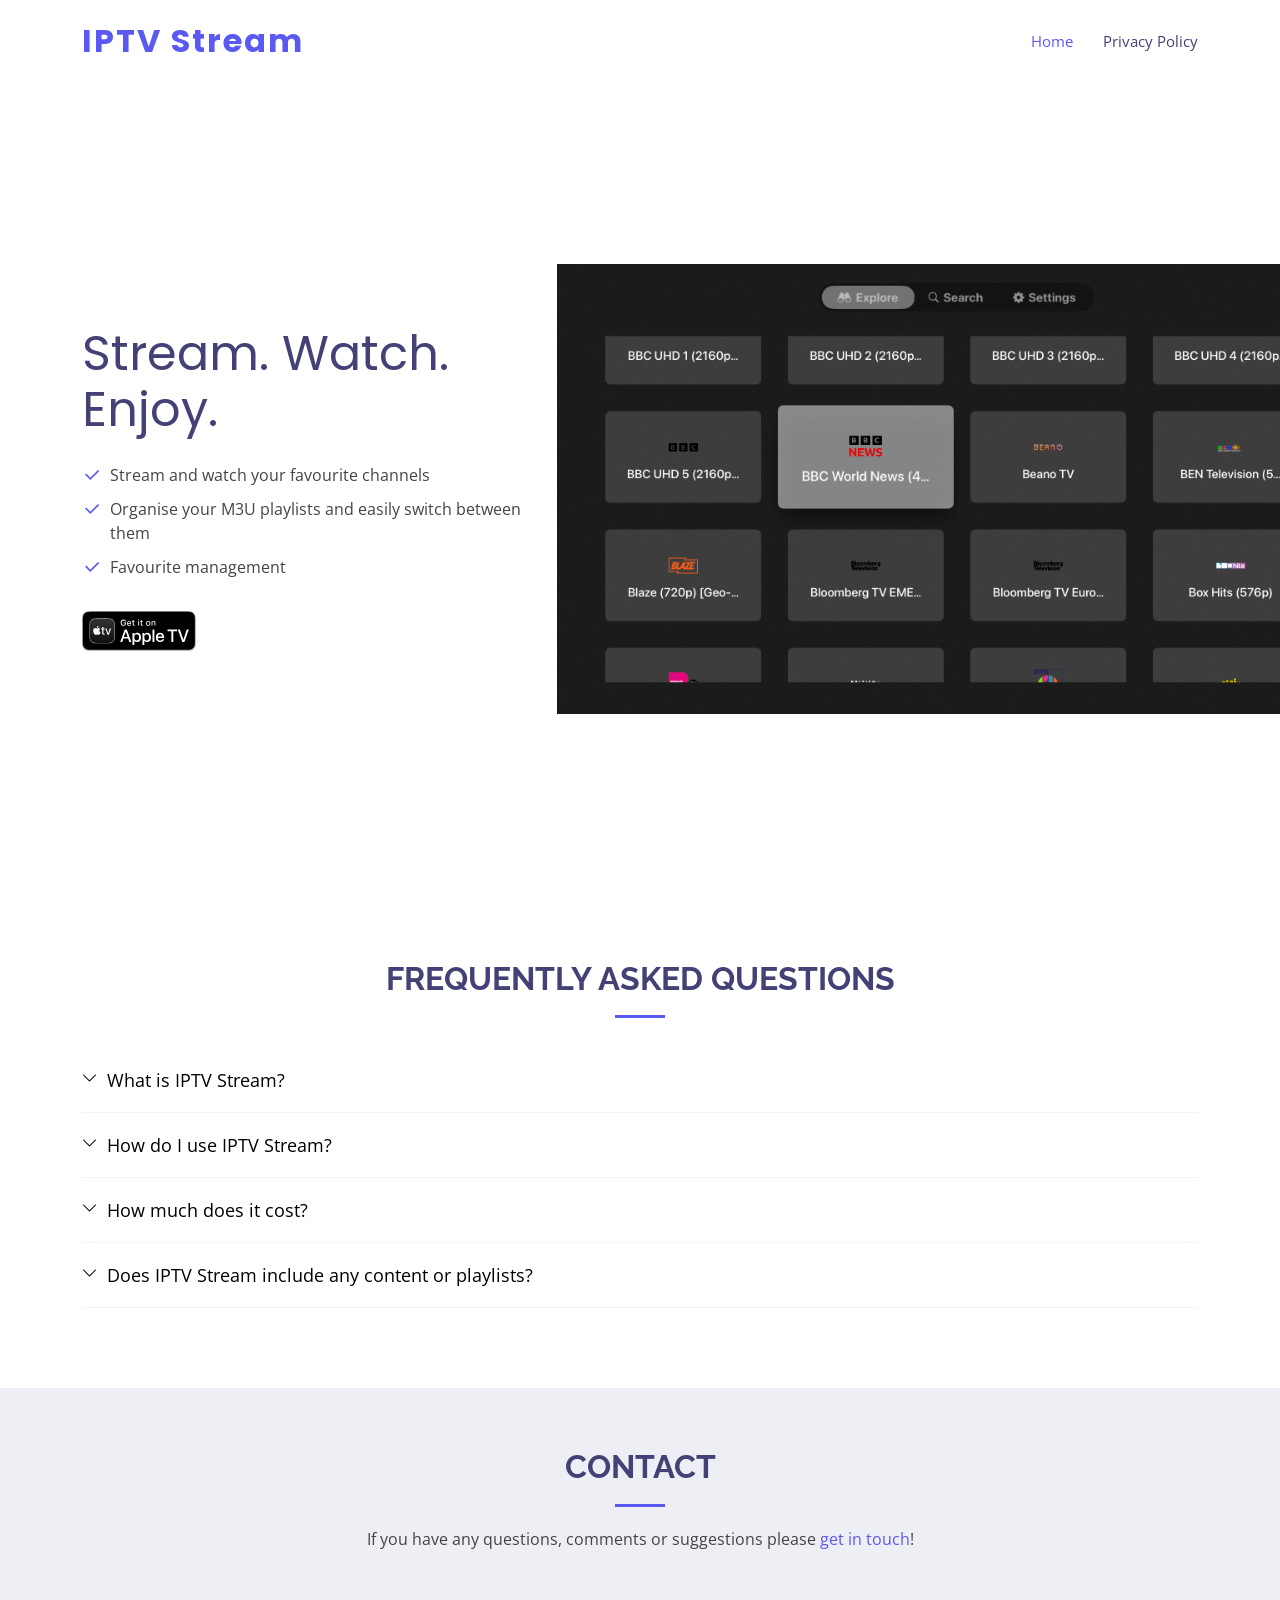
==== index.html @ 14dfd455 "Missing files" ====
<!DOCTYPE html>
<html lang="en">

<head>
  <meta charset="utf-8">
  <meta content="width=device-width, initial-scale=1.0" name="viewport">

  <title>IPTV Stream</title>
  <meta content="" name="description">
  <meta content="" name="keywords">

  <!-- Google Fonts -->
  <link href="https://fonts.googleapis.com/css?family=Open+Sans:300,300i,400,400i,600,600i,700,700i|Raleway:300,300i,400,400i,500,500i,600,600i,700,700i|Poppins:300,300i,400,400i,500,500i,600,600i,700,700i" rel="stylesheet">

  <!-- Vendor CSS Files -->
  <link href="assets/vendor/bootstrap/css/bootstrap.min.css" rel="stylesheet">
  <link href="assets/vendor/bootstrap-icons/bootstrap-icons.css" rel="stylesheet">
  <link href="assets/vendor/remixicon/remixicon.css" rel="stylesheet">

  <!-- Template Main CSS File -->
  <link href="assets/css/style.css" rel="stylesheet">

</head>

<body>

  <!-- ======= Header ======= -->
  <header id="header" class="fixed-top ">
    <div class="container d-flex align-items-center justify-content-between">

      <h1 class="logo"><a href="index.html">IPTV Stream</a></h1>

      <nav id="navbar" class="navbar">
        <ul>
          <li><a class="nav-link scrollto active" href="index.html">Home</a></li>
          <li><a class="nav-link scrollto" href="privacy.html">Privacy Policy</a></li>
        </ul>
        <i class="bi bi-list mobile-nav-toggle"></i>
      </nav><!-- .navbar -->

    </div>
  </header><!-- End Header -->

  <!-- ======= Hero Section ======= -->
  <section id="hero" class="d-flex align-items-center">

    <div class="container">
      <div class="row">
        <div class="col-lg-5 pt-2 pt-lg-0 order-2 order-lg-1 d-flex flex-column justify-content-center">
          <h1>Stream. Watch. Enjoy.</h1>
          <ul>
            <li><i class="ri-check-line"></i> Stream and watch your favourite channels</li>
            <li><i class="ri-check-line"></i> Organise your M3U playlists and easily switch between them</li>
            <li><i class="ri-check-line"></i> Favourite management</li>
          </ul>
          <div class="mt-3">
            <a href=""><img src="assets/img/badge.svg"></a>
          </div>
        </div>
        <div class="col-lg-7 order-1 order-lg-2 hero-img">
          <img src="assets/img/home.png" width="800" />
        </div>
      </div>
    </div>

  </section><!-- End Hero -->

  <main id="main">

    <!-- ======= Frequently Asked Questions Section ======= -->
    <section id="faq" class="faq">
      <div class="container">

        <div class="section-title">
          <h2>Frequently Asked Questions</h2>
        </div>

        <ul class="faq-list">

          <li>
            <div data-bs-toggle="collapse" class="collapsed question" href="#faq1">What is IPTV Stream? <i class="bi bi-chevron-down icon-show"></i><i class="bi bi-chevron-up icon-close"></i></div>
            <div id="faq1" class="collapse" data-bs-parent=".faq-list">
              <p>
                IPTV Stream is an Apple TV app which allows you to manage your M3U playlist and watch your favourite channels in an easy and intuitive way.
              </p>
            </div>
          </li>

          <li>
            <div data-bs-toggle="collapse" href="#faq2" class="collapsed question">How do I use IPTV Stream? <i class="bi bi-chevron-down icon-show"></i><i class="bi bi-chevron-up icon-close"></i></div>
            <div id="faq2" class="collapse" data-bs-parent=".faq-list">
              <p>
                Simply download the app on your Apple TV, add your M3U playlists and you're ready to go!
              </p>
            </div>
          </li>

          <li>
            <div data-bs-toggle="collapse" href="#faq3" class="collapsed question">How much does it cost? <i class="bi bi-chevron-down icon-show"></i><i class="bi bi-chevron-up icon-close"></i></div>
            <div id="faq3" class="collapse" data-bs-parent=".faq-list">
              <p>
                IPTV Stream is free and always will be, however we believe in continuous improvement and innovation. To support the further development and maintenance of the app, we have included optional in-app purchases that offer additional features.
              </p>
            </div>
          </li>

          <li>
            <div data-bs-toggle="collapse" href="#faq4" class="collapsed question">Does IPTV Stream include any content or playlists? <i class="bi bi-chevron-down icon-show"></i><i class="bi bi-chevron-up icon-close"></i></div>
            <div id="faq4" class="collapse" data-bs-parent=".faq-list">
              <p>
                No, no content or playlists are included along with the app, so you'll need to add your own M3U playlists. There are plenty of publicly available channels and playlists.
              </p>
            </div>
          </li>

        </ul>

      </div>
    </section><!-- End Frequently Asked Questions Section -->

    <!-- ======= Contact Section ======= -->
    <section id="contact" class="contact section-bg">
      <div class="container">

        <div class="section-title">
          <h2>Contact</h2>
          <p>If you have any questions, comments or suggestions please <a href="mailto:ruicostadev@gmail.com">get in touch</a>!</p>
        </div>

      </div>
    </section><!-- End Contact Section -->

  </main><!-- End #main -->

  <a href="#" class="back-to-top d-flex align-items-center justify-content-center"><i class="bi bi-arrow-up-short"></i></a>

  <!-- Vendor JS Files -->
  <script src="assets/vendor/bootstrap/js/bootstrap.bundle.min.js"></script>

  <!-- Template Main JS File -->
  <script src="assets/js/main.js"></script>

</body>

</html>
---- assets/css/style.css ----
/*--------------------------------------------------------------
# General
--------------------------------------------------------------*/
body {
  font-family: "Open Sans", sans-serif;
  color: #444444;
}

a {
  text-decoration: none;
  color: #5a5af3;
}

a:hover {
  color: #2a2af0;
  text-decoration: none;
}

h1,
h2,
h3,
h4,
h5,
h6 {
  font-family: "Raleway", sans-serif;
}

/*--------------------------------------------------------------
# Back to top button
--------------------------------------------------------------*/
.back-to-top {
  position: fixed;
  visibility: hidden;
  opacity: 0;
  right: 15px;
  bottom: 15px;
  z-index: 996;
  background: #5a5af3;
  width: 40px;
  height: 40px;
  border-radius: 50px;
  transition: all 0.4s;
}

.back-to-top i {
  font-size: 24px;
  color: #fff;
  line-height: 0;
}

.back-to-top:hover {
  background: #8080f6;
  color: #fff;
}

.back-to-top.active {
  visibility: visible;
  opacity: 1;
}

/*--------------------------------------------------------------
# Header
--------------------------------------------------------------*/
#header {
  transition: all 0.5s;
  z-index: 997;
  padding: 20px 0;
  background: #fff;
}

#header.header-scrolled,
#header.header-inner-pages {
  padding: 12px 0;
  box-shadow: 0px 2px 15px rgba(0, 0, 0, 0.1);
}

#header .logo {
  font-size: 32px;
  margin: 0;
  padding: 0;
  line-height: 1;
  font-weight: 700;
  letter-spacing: 2px;
  font-family: "Poppins", sans-serif;
}

#header .logo a {
  color: #5a5af3;
}

#header .logo img {
  max-height: 40px;
}

@media (max-width: 992px) {
  #header {
    padding: 12px 0;
  }
}

/*--------------------------------------------------------------
# Navigation Menu
--------------------------------------------------------------*/
/**
* Desktop Navigation 
*/
.navbar {
  padding: 0;
}

.navbar ul {
  margin: 0;
  padding: 0;
  display: flex;
  list-style: none;
  align-items: center;
}

.navbar li {
  position: relative;
}

.navbar a,
.navbar a:focus {
  display: flex;
  align-items: center;
  justify-content: space-between;
  padding: 10px 0 10px 30px;
  font-size: 15px;
  color: #434175;
  white-space: nowrap;
  transition: 0.3s;
}

.navbar a i,
.navbar a:focus i {
  font-size: 12px;
  line-height: 0;
  margin-left: 5px;
}

.navbar a:hover,
.navbar .active,
.navbar .active:focus,
.navbar li:hover>a {
  color: #5a5af3;
}

.navbar .getstarted,
.navbar .getstarted:focus {
  padding: 6px 25px;
  margin-left: 30px;
  border-radius: 50px;
  color: #5a5af3;
  border: 2px solid #5a5af3;
}

.navbar .getstarted:hover,
.navbar .getstarted:focus:hover {
  color: #fff;
  background: #7272f5;
}

.navbar .dropdown ul {
  display: block;
  position: absolute;
  left: 14px;
  top: calc(100% + 30px);
  margin: 0;
  padding: 10px 0;
  z-index: 99;
  opacity: 0;
  visibility: hidden;
  background: #fff;
  box-shadow: 0px 0px 30px rgba(127, 137, 161, 0.25);
  transition: 0.3s;
  border-radius: 4px;
}

.navbar .dropdown ul li {
  min-width: 200px;
}

.navbar .dropdown ul a {
  padding: 10px 20px;
  font-size: 15px;
  text-transform: none;
}

.navbar .dropdown ul a i {
  font-size: 12px;
}

.navbar .dropdown ul a:hover,
.navbar .dropdown ul .active:hover,
.navbar .dropdown ul li:hover>a {
  color: #5a5af3;
}

.navbar .dropdown:hover>ul {
  opacity: 1;
  top: 100%;
  visibility: visible;
}

.navbar .dropdown .dropdown ul {
  top: 0;
  left: calc(100% - 30px);
  visibility: hidden;
}

.navbar .dropdown .dropdown:hover>ul {
  opacity: 1;
  top: 0;
  left: 100%;
  visibility: visible;
}

@media (max-width: 1366px) {
  .navbar .dropdown .dropdown ul {
    left: -90%;
  }

  .navbar .dropdown .dropdown:hover>ul {
    left: -100%;
  }
}

/**
* Mobile Navigation 
*/
.mobile-nav-toggle {
  color: #434175;
  font-size: 28px;
  cursor: pointer;
  display: none;
  line-height: 0;
  transition: 0.5s;
}

.mobile-nav-toggle.bi-x {
  color: #fff;
}

@media (max-width: 991px) {
  .mobile-nav-toggle {
    display: block;
  }

  .navbar ul {
    display: none;
  }
}

.navbar-mobile {
  position: fixed;
  overflow: hidden;
  top: 0;
  right: 0;
  left: 0;
  bottom: 0;
  background: rgba(48, 47, 84, 0.9);
  transition: 0.3s;
}

.navbar-mobile .mobile-nav-toggle {
  position: absolute;
  top: 15px;
  right: 15px;
}

.navbar-mobile ul {
  display: block;
  position: absolute;
  top: 55px;
  right: 15px;
  bottom: 15px;
  left: 15px;
  padding: 10px 0;
  border-radius: 10px;
  background-color: #fff;
  overflow-y: auto;
  transition: 0.3s;
}

.navbar-mobile a,
.navbar-mobile a:focus {
  padding: 10px 20px;
  font-size: 15px;
  color: #434175;
}

.navbar-mobile a:hover,
.navbar-mobile .active,
.navbar-mobile li:hover>a {
  color: #5a5af3;
}

.navbar-mobile .getstarted,
.navbar-mobile .getstarted:focus {
  margin: 15px;
}

.navbar-mobile .dropdown ul {
  position: static;
  display: none;
  margin: 10px 20px;
  padding: 10px 0;
  z-index: 99;
  opacity: 1;
  visibility: visible;
  background: #fff;
  box-shadow: 0px 0px 30px rgba(127, 137, 161, 0.25);
}

.navbar-mobile .dropdown ul li {
  min-width: 200px;
}

.navbar-mobile .dropdown ul a {
  padding: 10px 20px;
}

.navbar-mobile .dropdown ul a i {
  font-size: 12px;
}

.navbar-mobile .dropdown ul a:hover,
.navbar-mobile .dropdown ul .active:hover,
.navbar-mobile .dropdown ul li:hover>a {
  color: #5a5af3;
}

.navbar-mobile .dropdown>.dropdown-active {
  display: block;
}

/*--------------------------------------------------------------
# Hero Section
--------------------------------------------------------------*/
#hero {
  width: 100%;
  height: 100vh;
  background: white;
  border-bottom: 2px solid white;
}

#hero .container {
  padding-top: 80px;
}

#hero h1 {
  margin: 0;
  font-size: 48px;
  font-weight: 400;
  line-height: 56px;
  color: #434175;
  font-family: "Poppins", sans-serif;
}

#hero h2 {
  margin: 10px 0 0 0;
  font-size: 20px;
}

#hero ul {
  margin-top: 15px;
  list-style: none;
  padding: 0;
}

#hero ul li {
  padding: 10px 0 0 28px;
  position: relative;
}

#hero ul i {
  left: 0;
  top: 7px;
  position: absolute;
  font-size: 20px;
  color: #5a5af3;
}

#hero .btn-get-started,
#hero .btn-get-quote {
  font-family: "Poppins", sans-serif;
  font-weight: 400;
  font-size: 15px;
  letter-spacing: 0.5px;
  display: inline-block;
  padding: 8px 30px 9px 30px;
  margin-bottom: 15px;
  border-radius: 3px;
  transition: 0.5s;
  border-radius: 50px;
}

#hero .btn-get-started {
  background: #5a5af3;
  color: #fff;
  border: 2px solid #5a5af3;
  margin-right: 10px;
}

#hero .btn-get-started:hover {
  background: #7272f5;
  border-color: #7272f5;
}

#hero .btn-get-quote {
  color: #5a5af3;
  border: 2px solid #5a5af3;
}

#hero .btn-get-quote:hover {
  background: #5a5af3;
  color: #fff;
}

@media (min-width: 1024px) {
  #hero {
    background-attachment: fixed;
  }
}

@media (max-width: 991px) {
  #hero .hero-img {
    text-align: center;
  }

  #hero .hero-img img {
    width: 50%;
  }
}

@media (max-width: 768px) {
  #hero h1 {
    font-size: 28px;
    line-height: 36px;
  }

  #hero h2 {
    font-size: 18px;
    line-height: 24px;
    margin-bottom: 30px;
  }

  #hero .hero-img img {
    width: 70%;
  }
}

@media (max-width: 575px) {
  #hero {
    text-align: center;
  }

  #hero ul {
    text-align: left;
    font-size: 14px;
  }

  #hero .hero-img img {
    width: 80%;
  }

  #hero .btn-get-started,
  #hero .btn-get-quote {
    padding-left: 18px;
    padding-right: 18px;
    font-size: 14px;
  }
}

/*--------------------------------------------------------------
# Sections General
--------------------------------------------------------------*/
section {
  padding: 60px 0;
}

.section-bg {
  background-color: #eeeef5;
}

.section-title {
  text-align: center;
  padding-bottom: 30px;
}

.section-title h2 {
  font-size: 32px;
  font-weight: bold;
  text-transform: uppercase;
  margin-bottom: 20px;
  padding-bottom: 20px;
  position: relative;
  color: #434175;
}

.section-title h2::after {
  content: "";
  position: absolute;
  display: block;
  width: 50px;
  height: 3px;
  background: #5a5af3;
  bottom: 0;
  left: calc(50% - 25px);
}

.section-title p {
  margin-bottom: 0;
}

/*--------------------------------------------------------------
# About
--------------------------------------------------------------*/
.about .content h2 {
  font-weight: 700;
  font-size: 44px;
  line-height: 50px;
  margin-bottom: 20px;
  color: #434175;
}

.about .content h3 {
  font-weight: 500;
  line-height: 32px;
  font-size: 24px;
}

.about .content ul {
  list-style: none;
  padding: 0;
}

.about .content ul li {
  padding: 10px 0 0 28px;
  position: relative;
}

.about .content ul i {
  left: 0;
  top: 7px;
  position: absolute;
  font-size: 20px;
  color: #5a5af3;
}

.about .content p:last-child {
  margin-bottom: 0;
}

/*--------------------------------------------------------------
# Why Us
--------------------------------------------------------------*/
.why-us {
  padding-top: 0;
}

.why-us .box {
  padding: 50px 30px;
  box-shadow: 0px 2px 15px rgba(0, 0, 0, 0.1);
  transition: all ease-in-out 0.3s;
}

.why-us .box span {
  display: block;
  font-size: 28px;
  font-weight: 700;
  color: #b9b9fa;
}

.why-us .box h4 {
  font-size: 24px;
  font-weight: 600;
  padding: 0;
  margin: 20px 0;
  color: #434175;
}

.why-us .box p {
  color: #aaaaaa;
  font-size: 15px;
  margin: 0;
  padding: 0;
}

.why-us .box:hover {
  background: #5a5af3;
  padding: 30px 30px 70px 30px;
  box-shadow: 10px 15px 30px rgba(0, 0, 0, 0.18);
}

.why-us .box:hover span,
.why-us .box:hover h4,
.why-us .box:hover p {
  color: #fff;
}

/*--------------------------------------------------------------
# Counts
--------------------------------------------------------------*/
.counts {
  padding: 70px 0 60px;
}

.counts .count-box {
  padding: 30px 30px 25px 30px;
  width: 100%;
  position: relative;
  text-align: center;
  background: #fff;
}

.counts .count-box i {
  position: absolute;
  top: -25px;
  left: 50%;
  transform: translateX(-50%);
  font-size: 24px;
  background: #5a5af3;
  color: #fff;
  border-radius: 50px;
  width: 48px;
  height: 48px;
  display: inline-flex;
  align-items: center;
  justify-content: center;
}

.counts .count-box span {
  font-size: 36px;
  display: block;
  font-weight: 600;
  color: #0c0ca8;
}

.counts .count-box p {
  padding: 0;
  margin: 0;
  font-family: "Raleway", sans-serif;
  font-size: 14px;
}

/*--------------------------------------------------------------
# Services
--------------------------------------------------------------*/
.services .icon-box {
  text-align: center;
  padding: 70px 20px 80px 20px;
  transition: all ease-in-out 0.3s;
  background: #fff;
  box-shadow: 0px 0 35px 0 rgba(0, 0, 0, 0.08);
}

.services .icon-box .icon {
  margin: 0 auto;
  width: 100px;
  height: 100px;
  display: flex;
  align-items: center;
  justify-content: center;
  transition: ease-in-out 0.3s;
  position: relative;
}

.services .icon-box .icon i {
  font-size: 36px;
  transition: 0.5s;
  position: relative;
}

.services .icon-box .icon svg {
  position: absolute;
  top: 0;
  left: 0;
}

.services .icon-box .icon svg path {
  transition: 0.5s;
  fill: #f5f5f5;
}

.services .icon-box h4 {
  font-weight: 600;
  margin: 10px 0 15px 0;
  font-size: 22px;
}

.services .icon-box h4 a {
  color: #434175;
  transition: ease-in-out 0.3s;
}

.services .icon-box p {
  line-height: 24px;
  font-size: 14px;
  margin-bottom: 0;
}

.services .icon-box:hover {
  border-color: #fff;
  box-shadow: 0px 0 35px 0 rgba(0, 0, 0, 0.08);
}

.services .iconbox-blue i {
  color: #47aeff;
}

.services .iconbox-blue:hover .icon i {
  color: #fff;
}

.services .iconbox-blue:hover .icon path {
  fill: #47aeff;
}

.services .iconbox-orange i {
  color: #ffa76e;
}

.services .iconbox-orange:hover .icon i {
  color: #fff;
}

.services .iconbox-orange:hover .icon path {
  fill: #ffa76e;
}

.services .iconbox-pink i {
  color: #e80368;
}

.services .iconbox-pink:hover .icon i {
  color: #fff;
}

.services .iconbox-pink:hover .icon path {
  fill: #e80368;
}

.services .iconbox-teal i {
  color: #11dbcf;
}

.services .iconbox-teal:hover .icon i {
  color: #fff;
}

.services .iconbox-teal:hover .icon path {
  fill: #11dbcf;
}

/*--------------------------------------------------------------
# Features
--------------------------------------------------------------*/
.features {
  padding-top: 0;
}

.features .icon-box {
  display: flex;
  align-items: center;
  padding: 20px;
  transition: ease-in-out 0.3s;
  box-shadow: 0px 2px 15px rgba(0, 0, 0, 0.1);
}

.features .icon-box i {
  font-size: 32px;
  padding-right: 10px;
  line-height: 1;
}

.features .icon-box h3 {
  font-weight: 700;
  margin: 0;
  padding: 0;
  line-height: 1;
  font-size: 16px;
}

.features .icon-box h3 a {
  color: #434175;
  transition: ease-in-out 0.3s;
}

.features .icon-box:hover h3 a {
  color: #5a5af3;
}

/*--------------------------------------------------------------
# Portfolio
--------------------------------------------------------------*/
.portfolio .portfolio-item {
  margin-bottom: 30px;
}

.portfolio #portfolio-flters {
  padding: 0;
  margin: 0 auto 15px auto;
  list-style: none;
  text-align: center;
  border-radius: 50px;
  padding: 2px 15px;
}

.portfolio #portfolio-flters li {
  cursor: pointer;
  display: inline-block;
  padding: 10px 15px;
  font-size: 16px;
  font-weight: 600;
  line-height: 1;
  text-transform: uppercase;
  color: #444444;
  margin-bottom: 10px;
  transition: all 0.3s ease-in-out;
}

.portfolio #portfolio-flters li:hover,
.portfolio #portfolio-flters li.filter-active {
  color: #5a5af3;
}

.portfolio #portfolio-flters li:last-child {
  margin-right: 0;
}

.portfolio .portfolio-wrap {
  transition: 0.3s;
  position: relative;
  overflow: hidden;
  z-index: 1;
}

.portfolio .portfolio-wrap::before {
  content: "";
  background: rgba(255, 255, 255, 0.7);
  position: absolute;
  left: 30px;
  right: 30px;
  top: 30px;
  bottom: 30px;
  transition: all ease-in-out 0.3s;
  z-index: 2;
  opacity: 0;
}

.portfolio .portfolio-wrap .portfolio-info {
  opacity: 0;
  position: absolute;
  top: 0;
  left: 0;
  right: 0;
  bottom: 0;
  text-align: center;
  z-index: 3;
  transition: all ease-in-out 0.3s;
  display: flex;
  flex-direction: column;
  justify-content: center;
  align-items: center;
}

.portfolio .portfolio-wrap .portfolio-info::before {
  display: block;
  content: "";
  width: 48px;
  height: 48px;
  position: absolute;
  top: 35px;
  left: 35px;
  border-top: 3px solid #fff;
  border-left: 3px solid #fff;
  transition: all 0.5s ease 0s;
  z-index: 9994;
}

.portfolio .portfolio-wrap .portfolio-info::after {
  display: block;
  content: "";
  width: 48px;
  height: 48px;
  position: absolute;
  bottom: 35px;
  right: 35px;
  border-bottom: 3px solid #fff;
  border-right: 3px solid #fff;
  transition: all 0.5s ease 0s;
  z-index: 9994;
}

.portfolio .portfolio-wrap .portfolio-info h4 {
  font-size: 20px;
  color: #434175;
  font-weight: 600;
}

.portfolio .portfolio-wrap .portfolio-info p {
  color: #434175;
  font-size: 14px;
  text-transform: uppercase;
  padding: 0;
  margin: 0;
}

.portfolio .portfolio-wrap .portfolio-links {
  text-align: center;
  z-index: 4;
}

.portfolio .portfolio-wrap .portfolio-links a {
  color: #5a5af3;
  margin: 0 2px;
  font-size: 28px;
  display: inline-block;
  transition: 0.3s;
}

.portfolio .portfolio-wrap .portfolio-links a:hover {
  color: #1313ee;
}

.portfolio .portfolio-wrap:hover::before {
  top: 0;
  left: 0;
  right: 0;
  bottom: 0;
  opacity: 1;
}

.portfolio .portfolio-wrap:hover .portfolio-info {
  opacity: 1;
}

.portfolio .portfolio-wrap:hover .portfolio-info::before {
  top: 15px;
  left: 15px;
}

.portfolio .portfolio-wrap:hover .portfolio-info::after {
  bottom: 15px;
  right: 15px;
}

/*--------------------------------------------------------------
# Portfolio Details
--------------------------------------------------------------*/
.portfolio-details {
  padding-top: 40px;
}

.portfolio-details .portfolio-details-slider img {
  width: 100%;
}

.portfolio-details .portfolio-details-slider .swiper-pagination {
  margin-top: 20px;
  position: relative;
}

.portfolio-details .portfolio-details-slider .swiper-pagination .swiper-pagination-bullet {
  width: 12px;
  height: 12px;
  background-color: #fff;
  opacity: 1;
  border: 1px solid #5a5af3;
}

.portfolio-details .portfolio-details-slider .swiper-pagination .swiper-pagination-bullet-active {
  background-color: #5a5af3;
}

.portfolio-details .portfolio-info {
  padding: 30px;
  box-shadow: 0px 0 30px rgba(67, 65, 117, 0.08);
}

.portfolio-details .portfolio-info h3 {
  font-size: 22px;
  font-weight: 700;
  margin-bottom: 20px;
  padding-bottom: 20px;
  border-bottom: 1px solid #eee;
}

.portfolio-details .portfolio-info ul {
  list-style: none;
  padding: 0;
  font-size: 15px;
}

.portfolio-details .portfolio-info ul li+li {
  margin-top: 10px;
}

.portfolio-details .portfolio-description {
  padding-top: 30px;
}

.portfolio-details .portfolio-description h2 {
  font-size: 26px;
  font-weight: 700;
  margin-bottom: 20px;
}

.portfolio-details .portfolio-description p {
  padding: 0;
}

/*--------------------------------------------------------------
# Team
--------------------------------------------------------------*/
.team .member {
  margin-bottom: 20px;
  overflow: hidden;
  text-align: center;
  border-radius: 5px;
  background: #fff;
  box-shadow: 0px 2px 15px rgba(0, 0, 0, 0.1);
}

.team .member .member-img {
  position: relative;
  overflow: hidden;
}

.team .member .social {
  position: absolute;
  left: 0;
  bottom: 0;
  right: 0;
  height: 40px;
  opacity: 0;
  transition: ease-in-out 0.3s;
  text-align: center;
  background: rgba(255, 255, 255, 0.85);
}

.team .member .social a {
  transition: color 0.3s;
  color: #434175;
  margin: 0 10px;
  padding-top: 8px;
  display: inline-block;
}

.team .member .social a:hover {
  color: #5a5af3;
}

.team .member .social i {
  font-size: 18px;
  margin: 0 2px;
}

.team .member .member-info {
  padding: 25px 15px;
}

.team .member .member-info h4 {
  font-weight: 700;
  margin-bottom: 5px;
  font-size: 18px;
  color: #434175;
}

.team .member .member-info span {
  display: block;
  font-size: 13px;
  font-weight: 400;
  color: #aaaaaa;
}

.team .member .member-info p {
  font-style: italic;
  font-size: 14px;
  line-height: 26px;
  color: #777777;
}

.team .member:hover .social {
  opacity: 1;
}

/*--------------------------------------------------------------
# Pricing
--------------------------------------------------------------*/
.pricing .row {
  padding-top: 40px;
}

.pricing .box {
  padding: 40px;
  margin-bottom: 30px;
  box-shadow: 0px 0px 30px rgba(73, 78, 92, 0.15);
  background: #fff;
  text-align: center;
}

.pricing h3 {
  font-weight: 300;
  margin-bottom: 15px;
  font-size: 28px;
}

.pricing h4 {
  font-size: 46px;
  color: #5a5af3;
  font-weight: 400;
  font-family: "Open Sans", sans-serif;
  margin-bottom: 25px;
}

.pricing h4 span {
  color: #bababa;
  font-size: 18px;
  display: block;
}

.pricing ul {
  padding: 0;
  list-style: none;
  color: #999;
  text-align: left;
  line-height: 20px;
}

.pricing ul li {
  padding-bottom: 12px;
}

.pricing ul i {
  color: #5a5af3;
  font-size: 18px;
  padding-right: 4px;
}

.pricing ul .na {
  color: #ccc;
}

.pricing ul .na i {
  color: #ccc;
}

.pricing ul .na span {
  text-decoration: line-through;
}

.pricing .btn-buy {
  background: #434175;
  display: inline-block;
  padding: 10px 35px;
  border-radius: 50px;
  color: #fff;
  transition: none;
  font-size: 14px;
  font-weight: 400;
  font-family: "Raleway", sans-serif;
  transition: 0.3s;
  border: none;
}

.pricing .btn-buy:hover {
  background: #5a5af3;
}

.pricing .featured {
  z-index: 10;
  margin: -30px -5px 0 -5px;
}

.pricing .featured .btn-buy {
  background: #5a5af3;
}

.pricing .featured .btn-buy:hover {
  background: #7272f5;
}

@media (max-width: 992px) {
  .pricing .box {
    max-width: 60%;
    margin: 0 auto 30px auto;
  }
}

@media (max-width: 767px) {
  .pricing .box {
    max-width: 80%;
    margin: 0 auto 30px auto;
  }
}

@media (max-width: 420px) {
  .pricing .box {
    max-width: 100%;
    margin: 0 auto 30px auto;
  }
}

/*--------------------------------------------------------------
# Frequently Asked Questions
--------------------------------------------------------------*/
.faq {
  padding: 60px 0;
}

.faq .faq-list {
  padding: 0;
  list-style: none;
}

.faq .faq-list li {
  border-bottom: 1px solid #f2f2fe;
  margin-bottom: 20px;
  padding-bottom: 20px;
}

.faq .faq-list .question {
  display: block;
  position: relative;
  font-family: #5a5af3;
  font-size: 18px;
  line-height: 24px;
  font-weight: 400;
  padding-left: 25px;
  cursor: pointer;
  color: #2a2af0;
  transition: 0.3s;
}

.faq .faq-list i {
  font-size: 16px;
  position: absolute;
  left: 0;
  top: -2px;
}

.faq .faq-list p {
  margin-bottom: 0;
  padding: 10px 0 0 25px;
}

.faq .faq-list .icon-show {
  display: none;
}

.faq .faq-list .collapsed {
  color: black;
}

.faq .faq-list .collapsed:hover {
  color: #5a5af3;
}

.faq .faq-list .collapsed .icon-show {
  display: inline-block;
  transition: 0.6s;
}

.faq .faq-list .collapsed .icon-close {
  display: none;
  transition: 0.6s;
}

/*--------------------------------------------------------------
# Contact
--------------------------------------------------------------*/
.contact .info-box {
  color: #444444;
  text-align: center;
  box-shadow: 0 0 30px rgba(214, 215, 216, 0.6);
  padding: 20px 0 30px 0;
  background: #fff;
}

.contact .info-box i {
  font-size: 32px;
  color: #5a5af3;
  border-radius: 50%;
  padding: 8px;
}

.contact .info-box h3 {
  font-size: 20px;
  color: #777777;
  font-weight: 700;
  margin: 10px 0;
}

.contact .info-box p {
  padding: 0;
  line-height: 24px;
  font-size: 14px;
  margin-bottom: 0;
}

.contact .php-email-form {
  background: #fff;
  box-shadow: 0 0 30px rgba(214, 215, 216, 0.6);
  padding: 30px;
}

.contact .php-email-form .validate {
  display: none;
  color: red;
  margin: 0 0 15px 0;
  font-weight: 400;
  font-size: 13px;
}

.contact .php-email-form .error-message {
  display: none;
  color: #fff;
  background: #ed3c0d;
  text-align: left;
  padding: 15px;
  font-weight: 600;
}

.contact .php-email-form .error-message br+br {
  margin-top: 25px;
}

.contact .php-email-form .sent-message {
  display: none;
  color: #fff;
  background: #18d26e;
  text-align: center;
  padding: 15px;
  font-weight: 600;
}

.contact .php-email-form .loading {
  display: none;
  background: #fff;
  text-align: center;
  padding: 15px;
}

.contact .php-email-form .loading:before {
  content: "";
  display: inline-block;
  border-radius: 50%;
  width: 24px;
  height: 24px;
  margin: 0 10px -6px 0;
  border: 3px solid #18d26e;
  border-top-color: #eee;
  -webkit-animation: animate-loading 1s linear infinite;
  animation: animate-loading 1s linear infinite;
}

.contact .php-email-form input,
.contact .php-email-form textarea {
  border-radius: 0;
  box-shadow: none;
  font-size: 14px;
  border-radius: 5px;
}

.contact .php-email-form input:focus,
.contact .php-email-form textarea:focus {
  border-color: #5a5af3;
}

.contact .php-email-form input {
  padding: 10px 15px;
}

.contact .php-email-form textarea {
  padding: 12px 15px;
}

.contact .php-email-form button[type=submit] {
  background: #5a5af3;
  border: 0;
  padding: 10px 24px;
  color: #fff;
  transition: 0.4s;
  border-radius: 50px;
}

.contact .php-email-form button[type=submit]:hover {
  background: #7272f5;
}

@-webkit-keyframes animate-loading {
  0% {
    transform: rotate(0deg);
  }

  100% {
    transform: rotate(360deg);
  }
}

@keyframes animate-loading {
  0% {
    transform: rotate(0deg);
  }

  100% {
    transform: rotate(360deg);
  }
}

/*--------------------------------------------------------------
# Breadcrumbs
--------------------------------------------------------------*/
.breadcrumbs {
  padding: 15px 0;
  background: #f1f1f7;
  min-height: 40px;
  margin-top: 68px;
}

.breadcrumbs h2 {
  font-size: 28px;
  font-weight: 400;
  color: #434175;
}

.breadcrumbs ol {
  display: flex;
  flex-wrap: wrap;
  list-style: none;
  padding: 0;
  margin: 0;
}

.breadcrumbs ol li+li {
  padding-left: 10px;
}

.breadcrumbs ol li+li::before {
  display: inline-block;
  padding-right: 10px;
  color: #565396;
  content: "/";
}

@media (max-width: 992px) {
  .breadcrumbs {
    margin-top: 60px;
  }

  .breadcrumbs .d-flex {
    display: block !important;
  }

  .breadcrumbs ol {
    display: block;
  }

  .breadcrumbs ol li {
    display: inline-block;
  }
}

/*--------------------------------------------------------------
# Footer
--------------------------------------------------------------*/
#footer {
  color: #444444;
  font-size: 14px;
  background: #eeeef5;
  box-shadow: 0px 2px 15px rgba(0, 0, 0, 0.1);
}

#footer .footer-top {
  padding: 60px 0 30px 0;
  background: #fff;
}

#footer .footer-top .footer-contact {
  margin-bottom: 30px;
}

#footer .footer-top .footer-contact h3 {
  font-size: 28px;
  margin: 0 0 10px 0;
  padding: 0;
  line-height: 1;
  font-weight: 700;
  color: #5a5af3;
}

#footer .footer-top .footer-contact p {
  font-size: 14px;
  line-height: 24px;
  margin-bottom: 0;
  font-family: "Raleway", sans-serif;
  color: #777777;
}

#footer .footer-top h4 {
  font-size: 16px;
  font-weight: bold;
  color: #434175;
  position: relative;
  padding-bottom: 12px;
}

#footer .footer-top .footer-links {
  margin-bottom: 30px;
}

#footer .footer-top .footer-links ul {
  list-style: none;
  padding: 0;
  margin: 0;
}

#footer .footer-top .footer-links ul i {
  padding-right: 2px;
  color: #5a5af3;
  font-size: 18px;
  line-height: 1;
}

#footer .footer-top .footer-links ul li {
  padding: 10px 0;
  display: flex;
  align-items: center;
}

#footer .footer-top .footer-links ul li:first-child {
  padding-top: 0;
}

#footer .footer-top .footer-links ul a {
  color: #777777;
  transition: 0.3s;
  display: inline-block;
  line-height: 1;
}

#footer .footer-top .footer-links ul a:hover {
  text-decoration: none;
  color: #5a5af3;
}

#footer .footer-newsletter {
  font-size: 15px;
}

#footer .footer-newsletter h4 {
  font-size: 16px;
  font-weight: bold;
  color: #444444;
  position: relative;
  padding-bottom: 12px;
}

#footer .footer-newsletter form {
  margin-top: 30px;
  background: #fff;
  padding: 6px 10px;
  position: relative;
  border-radius: 50px;
  text-align: left;
  border: 1px solid #b9b9fa;
}

#footer .footer-newsletter form input[type=email] {
  border: 0;
  padding: 4px 8px;
  width: calc(100% - 100px);
}

#footer .footer-newsletter form input[type=submit] {
  position: absolute;
  top: -1px;
  right: -1px;
  bottom: -1px;
  border: 0;
  background: none;
  font-size: 16px;
  padding: 0 20px;
  background: #5a5af3;
  color: #fff;
  transition: 0.3s;
  border-radius: 50px;
  box-shadow: 0px 2px 15px rgba(0, 0, 0, 0.1);
}

#footer .footer-newsletter form input[type=submit]:hover {
  background: #7272f5;
}

#footer .credits {
  padding-top: 5px;
  font-size: 13px;
  color: #444444;
}

#footer .credits a {
  transition: 0.3s;
}

#footer .social-links a {
  font-size: 18px;
  display: inline-block;
  background: #deddec;
  color: #434175;
  line-height: 1;
  padding: 8px 0;
  margin-right: 4px;
  border-radius: 50%;
  text-align: center;
  width: 36px;
  height: 36px;
  transition: 0.3s;
}

#footer .social-links a:hover {
  background: #5a5af3;
  color: #fff;
  text-decoration: none;
}
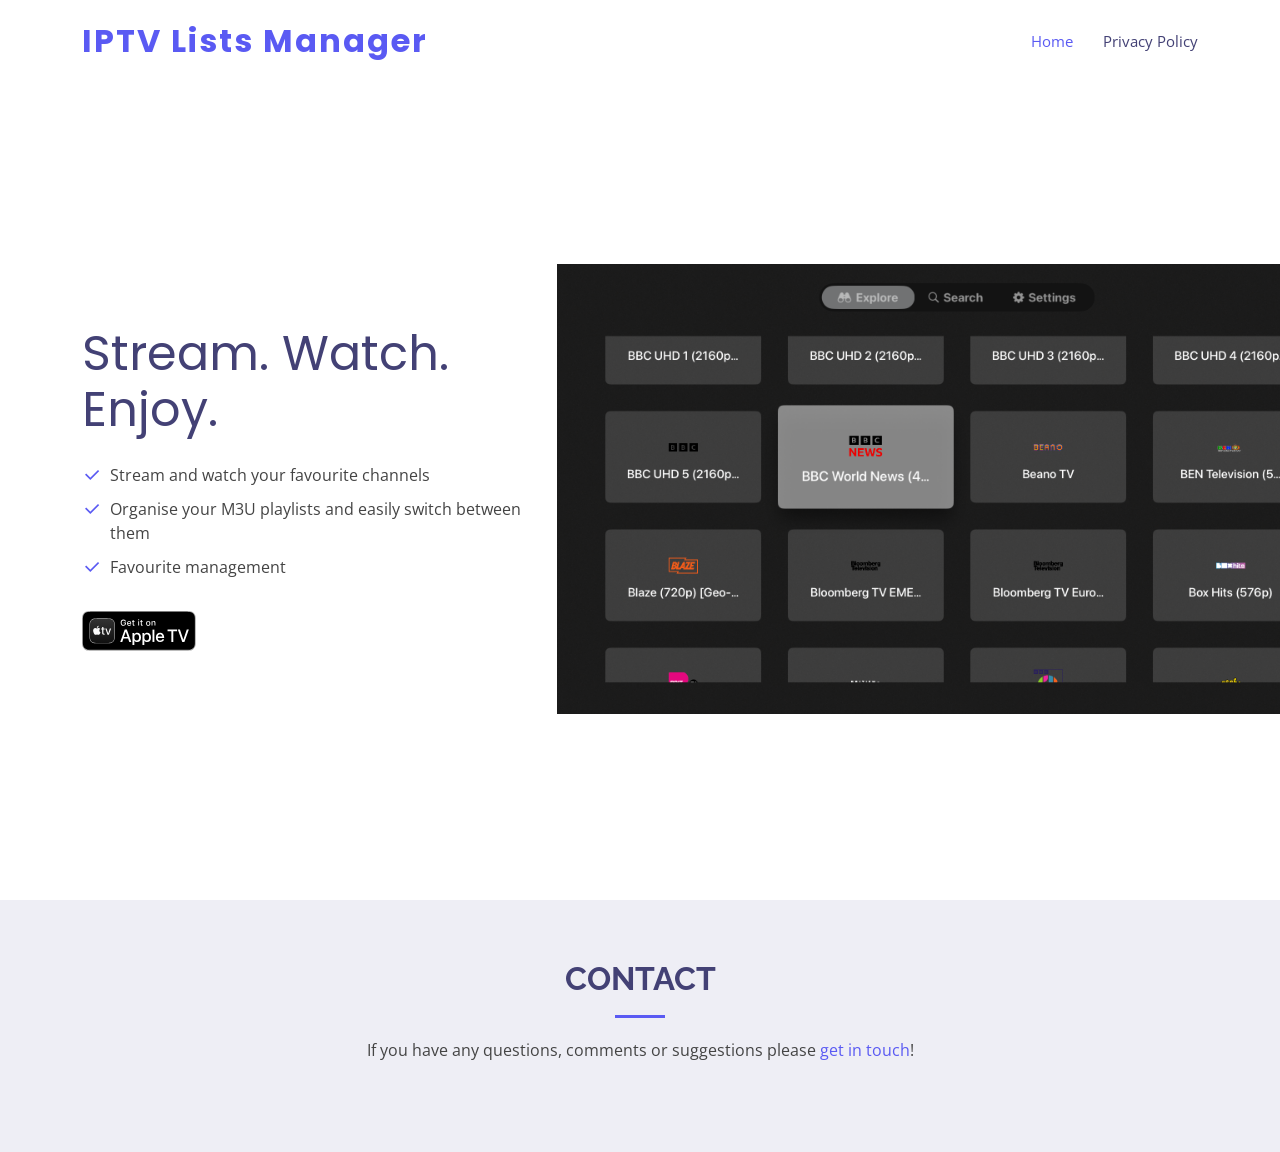
==== commit a7c23723: "Updated files" ====
--- a/index.html
+++ b/index.html
@@ -5,7 +5,7 @@
   <meta charset="utf-8">
   <meta content="width=device-width, initial-scale=1.0" name="viewport">
 
-  <title>IPTV Stream</title>
+  <title>IPTV Lists Manager</title>
   <meta content="" name="description">
   <meta content="" name="keywords">
 
@@ -28,7 +28,7 @@
   <header id="header" class="fixed-top ">
     <div class="container d-flex align-items-center justify-content-between">
 
-      <h1 class="logo"><a href="index.html">IPTV Stream</a></h1>
+      <h1 class="logo"><a href="index.html">IPTV Lists Manager</a></h1>
 
       <nav id="navbar" class="navbar">
         <ul>
@@ -67,57 +67,6 @@
 
   <main id="main">
 
-    <!-- ======= Frequently Asked Questions Section ======= -->
-    <section id="faq" class="faq">
-      <div class="container">
-
-        <div class="section-title">
-          <h2>Frequently Asked Questions</h2>
-        </div>
-
-        <ul class="faq-list">
-
-          <li>
-            <div data-bs-toggle="collapse" class="collapsed question" href="#faq1">What is IPTV Stream? <i class="bi bi-chevron-down icon-show"></i><i class="bi bi-chevron-up icon-close"></i></div>
-            <div id="faq1" class="collapse" data-bs-parent=".faq-list">
-              <p>
-                IPTV Stream is an Apple TV app which allows you to manage your M3U playlist and watch your favourite channels in an easy and intuitive way.
-              </p>
-            </div>
-          </li>
-
-          <li>
-            <div data-bs-toggle="collapse" href="#faq2" class="collapsed question">How do I use IPTV Stream? <i class="bi bi-chevron-down icon-show"></i><i class="bi bi-chevron-up icon-close"></i></div>
-            <div id="faq2" class="collapse" data-bs-parent=".faq-list">
-              <p>
-                Simply download the app on your Apple TV, add your M3U playlists and you're ready to go!
-              </p>
-            </div>
-          </li>
-
-          <li>
-            <div data-bs-toggle="collapse" href="#faq3" class="collapsed question">How much does it cost? <i class="bi bi-chevron-down icon-show"></i><i class="bi bi-chevron-up icon-close"></i></div>
-            <div id="faq3" class="collapse" data-bs-parent=".faq-list">
-              <p>
-                IPTV Stream is free and always will be, however we believe in continuous improvement and innovation. To support the further development and maintenance of the app, we have included optional in-app purchases that offer additional features.
-              </p>
-            </div>
-          </li>
-
-          <li>
-            <div data-bs-toggle="collapse" href="#faq4" class="collapsed question">Does IPTV Stream include any content or playlists? <i class="bi bi-chevron-down icon-show"></i><i class="bi bi-chevron-up icon-close"></i></div>
-            <div id="faq4" class="collapse" data-bs-parent=".faq-list">
-              <p>
-                No, no content or playlists are included along with the app, so you'll need to add your own M3U playlists. There are plenty of publicly available channels and playlists.
-              </p>
-            </div>
-          </li>
-
-        </ul>
-
-      </div>
-    </section><!-- End Frequently Asked Questions Section -->
-
     <!-- ======= Contact Section ======= -->
     <section id="contact" class="contact section-bg">
       <div class="container">
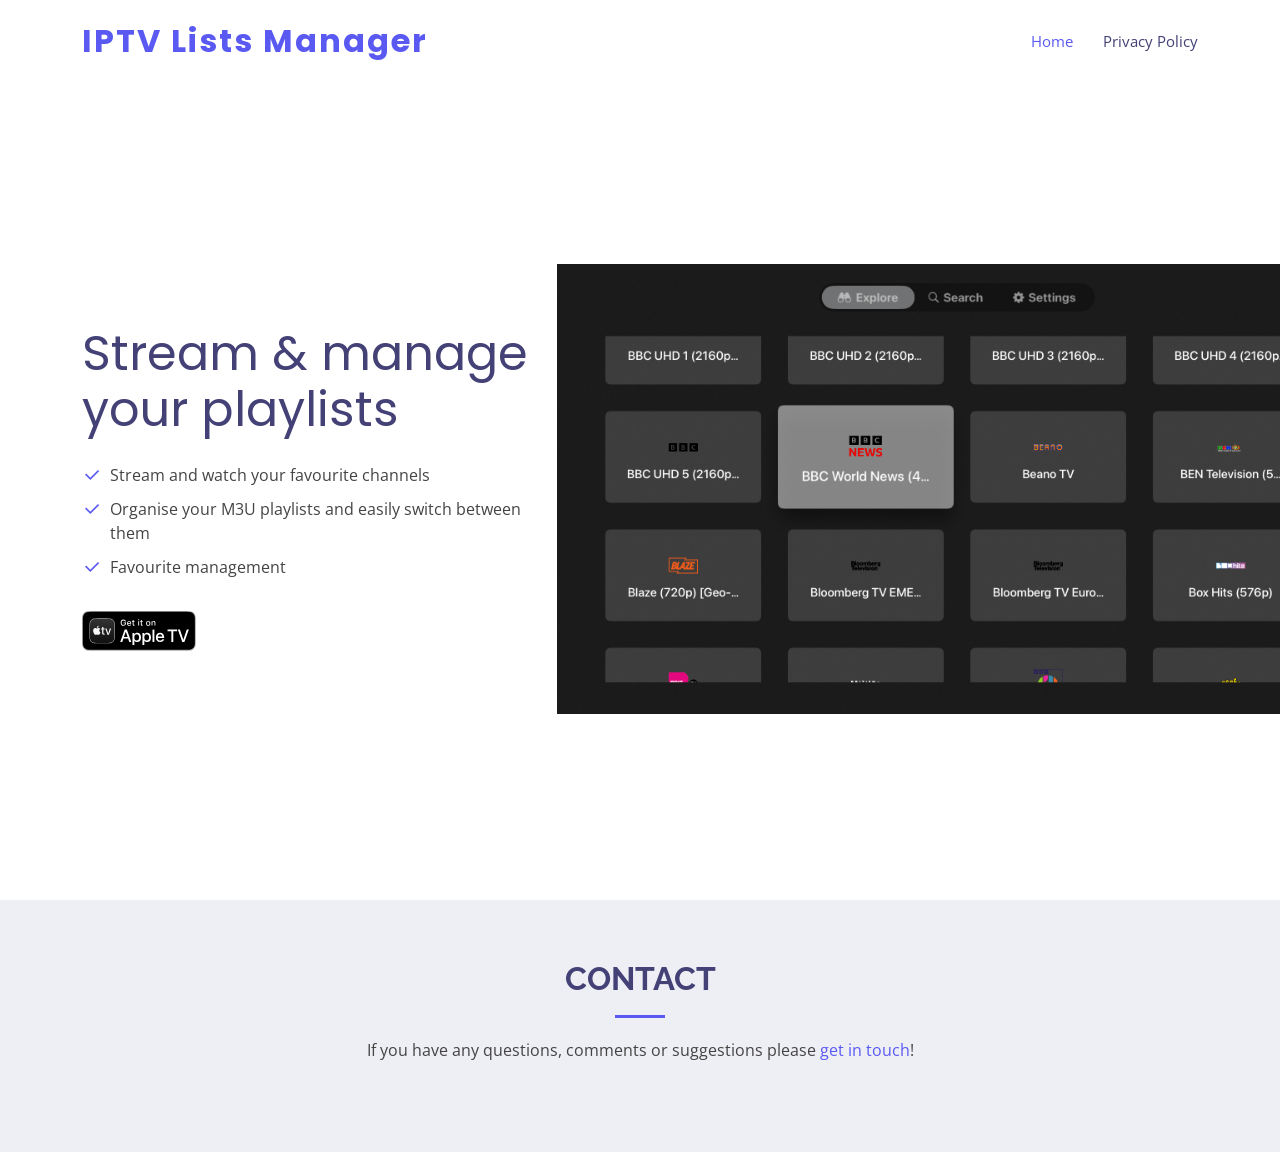
==== commit bf7761df: "tweaks" ====
--- a/index.html
+++ b/index.html
@@ -47,7 +47,7 @@
     <div class="container">
       <div class="row">
         <div class="col-lg-5 pt-2 pt-lg-0 order-2 order-lg-1 d-flex flex-column justify-content-center">
-          <h1>Stream. Watch. Enjoy.</h1>
+          <h1>Stream & manage your playlists</h1>
           <ul>
             <li><i class="ri-check-line"></i> Stream and watch your favourite channels</li>
             <li><i class="ri-check-line"></i> Organise your M3U playlists and easily switch between them</li>
